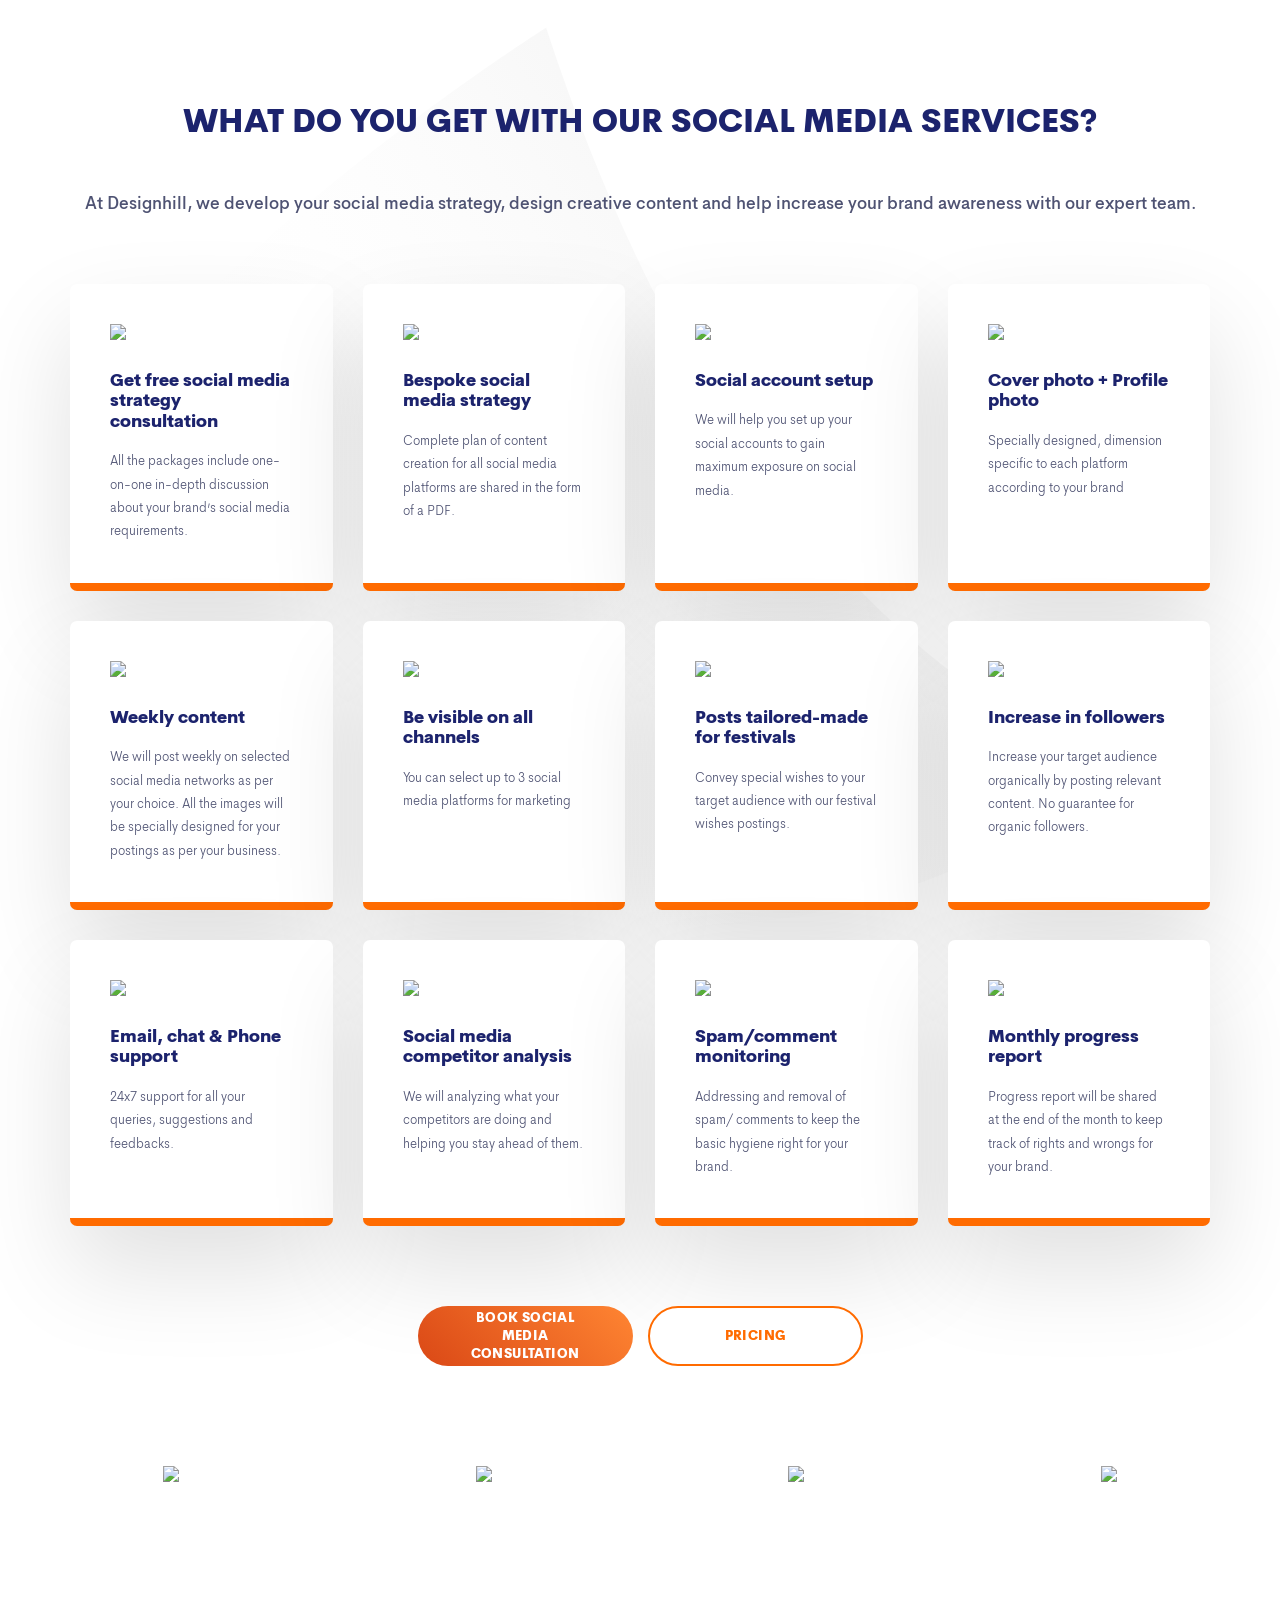
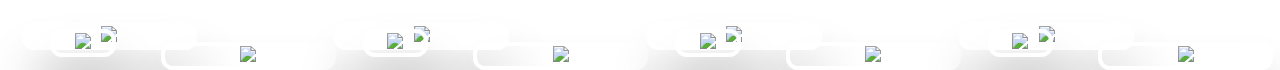
==== project-3/index.html @ 0c09d638 "roshan changes" ====
<!DOCTYPE html>
<html lang="en">
<head>
    <meta charset="UTF-8">
    <meta http-equiv="X-UA-Compatible" content="IE=edge">
    <meta name="viewport" content="width=device-width, initial-scale=1.0">
    <title>Project Third Web Layout</title>
    <link rel="shortcut icon" href="./images/favicon.ico" type="image/x-icon">
    <!-- Css Stylesheet -->
    <link rel="stylesheet" href="style.css">
</head>
<body>
    <section id="main">

        <div class="main-container">
            <div class="container">
                <div class="row title-row">
                    <h2>WHAT DO YOU GET WITH OUR SOCIAL MEDIA SERVICES?</h2>
                    <p class="start-content">At Designhill, we develop your social media strategy, design creative content and help increase your brand awareness with our expert team.</p>
                </div>
            </div>
        </div>    
        
        <!-- Pods section -->
        <div class="main-container">
            <div class="container pods-wrapper">

                <div class="pods-col col">
                    <div class="feature-list animateList animate">
                        <img src="https://cdn1.designhill.com/assets/dh/images/logo-maker/social-media/soc-service-1.svg?ver=2.12.3" height="45">
                        <h4>Get free social media strategy consultation</h4>
                        <p>All the packages include one-on-one in-depth discussion about your brand’s social media requirements.</p>
                    </div>
                </div>

                <div class="pods-col col">
                    <div class="feature-list animateList animate">
                        <img src="https://cdn1.designhill.com/assets/dh/images/logo-maker/social-media/soc-service-2.svg?ver=2.12.3" height="45">
                        <h4>Bespoke social media strategy</h4>
                        <p>Complete plan of content creation for all social media platforms are shared in the form of a PDF.</p>
                    </div>
                </div>

                <div class="pods-col col">
                    <div class="feature-list animateList animate">
                        <img src="https://cdn1.designhill.com/assets/dh/images/logo-maker/social-media/soc-service-3.svg?ver=2.12.3" height="45">
                        <h4>Social account setup</h4>
                        <p>We will help you set up your social accounts to gain maximum exposure on social media.</p>
                    </div>
                </div>

                <div class="pods-col col">
                    <div class="feature-list animateList animate">
                        <img src="https://cdn1.designhill.com/assets/dh/images/logo-maker/social-media/soc-service-4.svg?ver=2.12.3" height="45">
                        <h4>Cover photo + Profile photo</h4>
                        <p>Specially designed, dimension specific to each platform according to your brand</p>
                    </div>
                </div>

                <div class="pods-col col">
                    <div class="feature-list animateList animate">
                        <img src="https://cdn1.designhill.com/assets/dh/images/logo-maker/social-media/soc-service-5.svg?ver=2.12.3" height="45">
                        <h4>Weekly content</h4>
                        <p>We will post weekly on selected social media networks as per your choice. All the images will be specially designed for your postings as per your business.</p>
                    </div>
                </div>

                <div class="pods-col col">
                    <div class="feature-list animateList animate">
                        <img src="https://cdn1.designhill.com/assets/dh/images/logo-maker/social-media/soc-service-6.svg?ver=2.12.3" height="45">
                        <h4>Be visible on all channels</h4>
                        <p>You can select up to 3 social media platforms for marketing</p>
                    </div>
                </div>

                <div class="pods-col col">
                    <div class="feature-list animateList animate">
                        <img src="https://cdn1.designhill.com/assets/dh/images/logo-maker/social-media/soc-service-7.svg?ver=2.12.3" height="45">
                        <h4>Posts tailored-made for festivals</h4>
                        <p>Convey special wishes to your target audience with our festival wishes postings.</p>
                    </div>
                </div>

                <div class="pods-col col">
                    <div class="feature-list animateList animate">
                        <img src="https://cdn1.designhill.com/assets/dh/images/logo-maker/social-media/soc-service-8.svg?ver=2.12.3" height="45">
                        <h4>Increase in followers</h4>
                        <p>Increase your target audience organically by posting relevant content. No guarantee for organic followers.</p>
                    </div>
                </div>

                <div class="pods-col col">
                    <div class="feature-list animateList animate">
                        <img src="https://cdn1.designhill.com/assets/dh/images/logo-maker/social-media/soc-service-9.svg?ver=2.12.3" height="45">
                        <h4>Email, chat & Phone support</h4>
                        <p>24x7 support for all your queries, suggestions and feedbacks.</p>
                    </div>
                </div>

                <div class="pods-col col">
                    <div class="feature-list animateList animate">
                        <img src="https://cdn1.designhill.com/assets/dh/images/logo-maker/social-media/soc-service-10.svg?ver=2.12.3" height="45">
                        <h4>Social media competitor analysis</h4>
                        <p>We will analyzing what your competitors are doing and helping you stay ahead of them.</p>
                    </div>
                </div>

                <div class="pods-col col">
                    <div class="feature-list animateList animate">
                        <img src="https://cdn1.designhill.com/assets/dh/images/logo-maker/social-media/soc-service-11.svg?ver=2.12.3" height="45">
                        <h4>Spam/comment monitoring</h4>
                        <p>Addressing and removal of spam/ comments to keep the basic hygiene right for your brand.</p>
                    </div>
                </div>

                <div class="pods-col col">
                    <div class="feature-list animateList animate">
                        <img src="https://cdn1.designhill.com/assets/dh/images/logo-maker/social-media/soc-service-12.svg?ver=2.12.3" height="45">
                        <h4>Monthly progress report</h4>
                        <p>Progress report will be shared at the end of the month to keep track of rights and wrongs for your brand.</p>
                    </div>
                </div>

            </div>
        </div>

        <div class="main-container btn-wrapper align-center">
            <a href="#" class="btn btn-linear" >Book Social media consultation</a>
            <a href="#" class="btn btn-border" >Pricing</a>
        </div>
    </section>


    <!-- Template Section -->
    <section id="templates">
        <div class="container-fluid">
            <div class="container">

                <!-- first col -->
                <div class="main-anim-col">
                    <div class="anim-container anim-container-one">
                        <div class="bg-anim-img">
                           
                            <img src="https://cdn1.designhill.com/assets/dh/images/logo-maker/social-media/1-1.jpg?ver=2.12.3">
                           
                       </div>
                       <div class="anim-image animatedBg">
                            <div class="image-parallel1 shadow-img border-image mobFullAnim">
                                <img src="https://cdn1.designhill.com/assets/dh/images/logo-maker/social-media/1-3.jpg?ver=2.12.3">
                           </div> 
                       </div>
                
                       <div class="anim-image animatedBg">
                            <div class="image-parallel3 shadow-img border-image middleAnim" >
                                <img src="https://cdn1.designhill.com/assets/dh/images/logo-maker/social-media/1-2.jpg?ver=2.12.3">
                           </div> 
                       </div>

                       <div class="anim-image animatedBg">
                            <div class="image-parallel4 shadow-img border-image mobAnim" >
                                <img src="https://cdn1.designhill.com/assets/dh/images/logo-maker/social-media/1-4.jpg?ver=2.12.3">
                           </div> 
                       </div>

                   </div>
                </div>


                <!-- second col -->
                <div class="main-anim-col">
                    <div class="anim-container anim-container-one">
                        <div class="bg-anim-img">
                           
                            <img src="https://cdn1.designhill.com/assets/dh/images/logo-maker/social-media/2-1.jpg?ver=2.12.3">
                           
                       </div>
                       <div class="anim-image animatedBg">
                            <div class="image-parallel1 shadow-img border-image mobFullAnim">
                                <img src="	https://cdn1.designhill.com/assets/dh/images/logo-maker/social-media/2-3.jpg?ver=2.12.3">
                           </div> 
                       </div>
                
                       <div class="anim-image animatedBg">
                            <div class="image-parallel3 shadow-img border-image middleAnim" >
                                <img src="	https://cdn1.designhill.com/assets/dh/images/logo-maker/social-media/2-2.jpg?ver=2.12.3">
                           </div> 
                       </div>

                       <div class="anim-image animatedBg">
                            <div class="image-parallel4 shadow-img border-image mobAnim" >
                                <img src="https://cdn1.designhill.com/assets/dh/images/logo-maker/social-media/2-4.jpg?ver=2.12.3">
                           </div> 
                       </div>

                   </div>
                </div>


                <!-- third col -->
                <div class="main-anim-col">
                    <div class="anim-container anim-container-one">
                        <div class="bg-anim-img">
                           
                            <img src="https://cdn1.designhill.com/assets/dh/images/logo-maker/social-media/3-1.jpg?ver=2.12.3">
                           
                       </div>
                       <div class="anim-image animatedBg">
                            <div class="image-parallel1 shadow-img border-image mobFullAnim">
                                <img src="https://cdn1.designhill.com/assets/dh/images/logo-maker/social-media/3-2.jpg?ver=2.12.3">
                           </div> 
                       </div>
                
                       <div class="anim-image animatedBg">
                            <div class="image-parallel3 shadow-img border-image middleAnim" >
                                <img src="https://cdn1.designhill.com/assets/dh/images/logo-maker/social-media/3-4.jpg?ver=2.12.3">
                           </div> 
                       </div>

                       <div class="anim-image animatedBg">
                            <div class="image-parallel4 shadow-img border-image mobAnim" >
                                <img src="https://cdn1.designhill.com/assets/dh/images/logo-maker/social-media/3-3.jpg?ver=2.12.3">
                           </div> 
                       </div>

                   </div>
                </div>


                <!-- fourth col -->
                <div class="main-anim-col">
                    <div class="anim-container anim-container-one">
                        <div class="bg-anim-img">
                           
                            <img src="https://cdn1.designhill.com/assets/dh/images/logo-maker/social-media/4-1.jpg?ver=2.12.3">
                           
                       </div>
                       <div class="anim-image animatedBg">
                            <div class="image-parallel1 shadow-img border-image mobFullAnim">
                                <img src="	https://cdn1.designhill.com/assets/dh/images/logo-maker/social-media/4-2.jpg?ver=2.12.3">
                           </div> 
                       </div>
                
                       <div class="anim-image animatedBg">
                            <div class="image-parallel3 shadow-img border-image middleAnim" >
                                <img src="	https://cdn1.designhill.com/assets/dh/images/logo-maker/social-media/4-3.jpg?ver=2.12.3">
                           </div> 
                       </div>

                       <div class="anim-image animatedBg">
                            <div class="image-parallel4 shadow-img border-image mobAnim" >
                                <img src="	https://cdn1.designhill.com/assets/dh/images/logo-maker/social-media/4-2.jpg?ver=2.12.3">
                           </div> 
                       </div>

                   </div>
                </div>


            </div>
        </div>
    </section>


    
    <script
    src="https://code.jquery.com/jquery-3.6.0.slim.js"
    integrity="sha256-HwWONEZrpuoh951cQD1ov2HUK5zA5DwJ1DNUXaM6FsY="
    crossorigin="anonymous"></script>
    <script src="script.js"></script>
</body>
</html>
---- project-3/style.css ----
/* Font */
@font-face {
    font-family: CerebriSans-Bold;
    src: url(./fonts/CerebriSans-Bold.woff2);
}

@font-face {
    font-family: CerebriSans-Heavy;
    src: url(./fonts/CerebriSans-Heavy.woff2);
}

@font-face {
    font-family: CerebriSans-Light;
    src: url(./fonts/CerebriSans-Light.woff2);
}

@font-face {
    font-family: CerebriSans-Medium;
    src: url(./fonts/CerebriSans-Medium.woff2);
}

@font-face {
    font-family: CerebriSans-Regular;
    src: url(./fonts/CerebriSans-Regular.woff2);
}

@font-face {
    font-family: webfont;
    src: url(./fonts/fontawesome-webfont.woff);
}


/* Root Css */
:root{
    /* colors */
    --color-primary: #1c236d;
    --color-gray: #4f5373;
    --color-tone: #ff6b00;
    --color-dark: #000;
    --color-light: #fff;

    /* Fonts */
    --font-main: CerebriSans-Heavy;
    --font-bold: CerebriSans-Medium;
    --font-light: CerebriSans-Light;
}

/* global Css */
*,::after ,::backdrop{
    box-sizing: border-box;
    margin: 0;
    padding: 0;
}

h2{
    color: var(--color-primary);
    font-family: var(--font-main);
    font-size: 32px;
    text-align: center;
}

h4{
    color: var(--color-primary);
    font-family: var(--font-main);
    font-size: 17px;
    line-height: 1.2;
    margin: 0;
    padding: 26px 0 18px;
    font-weight: 700;
}

p{
    font-family: var(--font-bold);
    color: var(--color-gray);
}


/* fixed css */
.main-container{
    max-width: 1170px;
    width: 100%;
    margin: 0 auto;
}

.container{
    display: flex;
    justify-content: space-around;
}

.container-fluid{
    width: 100%;
    padding: 0 15px;
}

.align-center{
    text-align: center;
}

/* title section */
#main{
    background-image: url(./images/image-bg.svg);
    background-repeat: no-repeat;
    background-size: contain;
    background-position: 0% 27px;
    background-attachment: fixed;
}

.title-row{
    padding-top: 100px;
    padding-bottom: 70px;
}

.start-content{
    padding-top: 50px;
    font-size: 17px;
}

/* Pods Section */
.main-container .pods-wrapper .col{
    width: calc(25% - 30px);
    display: block;
    padding: 40px;
    border-radius: 7px;
    border-bottom: 8px solid transparent;
    background-color: #fff;
    border-bottom: 8px solid #ff6b00;
    box-shadow: 0 44px 98px 0 rgb(0 0 0 / 12%);
    margin-bottom: 30px;
    /* transform: translateY(100px); */
    transition-property: opacity,transform;
    transition-timing-function: ease;
    /* transition-delay: 0; */
}

.main-container .pods-wrapper{
    flex-wrap: wrap;
}

.main-container .pods-col p{
    font-size: 13px;
    color: var(--color-gray);
    line-height: 1.8;
    margin: 0;
    font-family: var(--font-light);
}


/* button wrapper */
.btn-wrapper{
    margin-top: 50px;
    display: flex;
    justify-content: center;
    padding-bottom: 100px;
}

.btn-linear{
    position: relative;
    height: 60px;
    line-height: 1;
    font-size: 13px;
    letter-spacing: .4px;
    font-weight: 700;
    font-family: var(--font-main);
    text-transform: uppercase;
    padding: 0 3em;
    background-image: linear-gradient(45deg,#da4816,#ff8532);
    border: none;
    color: #fff;
    border-radius: 100px;
    box-shadow: none !important;
    cursor: pointer;
    display: inline-flex;
    align-items: center;
    justify-content: center;
    width: 215px;
    line-height: 18px;
    white-space: normal;
    margin-right: 15px;
    text-decoration: none;
}

.btn-linear:hover{
    border: 2px solid var(--color-tone);
    background-image: none;
    color: var(--color-tone);
}

.btn-border{
    position: relative;
    height: 60px;
    line-height: 1;
    font-size: 13px;
    letter-spacing: .4px;
    font-weight: 700;
    font-family: var(--font-main);
    text-transform: uppercase;
    padding: 0 3em;
    background-color: var(--color-light);
    border: 2px solid var(--color-tone);
    color: var(--color-tone);
    border-radius: 100px;
    box-shadow: none !important;
    cursor: pointer;
    display: inline-flex;
    align-items: center;
    justify-content: center;
    width: 215px;
    line-height: 18px;
    white-space: normal; 
    text-decoration: none;   
}

.btn-border:hover{
    border: 2px solid var(--color-tone);
    background-image: linear-gradient(45deg,#da4816,#ff8532);
    color: var(--color-light);
}


/* animation boxex */
#templates{
    padding-bottom: 100px;
}

.main-anim-col{
    width: 25%;
}

.container-fluid .anim-container{
    width: 70%;
}

.main-anim-col .anim-container{
    position: relative;
    text-align: center;
    margin: 0 auto;
}

.main-anim-col .anim-container img{
    max-width: 100%;
}

.main-anim-col .border-image{
    border: 4px solid var(--color-light);
    border-radius: 12px;
}

.main-anim-col .shadow-img{
    box-shadow: 7px 40px 50px 0 rgb(0 0 0 / 20%);
}

.main-anim-col .image-parallel1 {
    width: 80%;
    position: absolute;
    top: 156px;
    left: -40px;
}

.main-anim-col .image-parallel3 {
    width: 80%;
    position: absolute;
    top: 176px;
    right: -55px;
}

.main-anim-col .image-parallel4{
    width: 30%;
    position: absolute;
    top: 163px;
    right: 165px;
}







/* media Query */
@media screen and (min-width: 480px) and (max-width: 767px){

    .main-container .pods-wrapper .col {
        width: calc(33% - 30px);
    }

    .main-container {
        padding: 0 30px;
    }

}
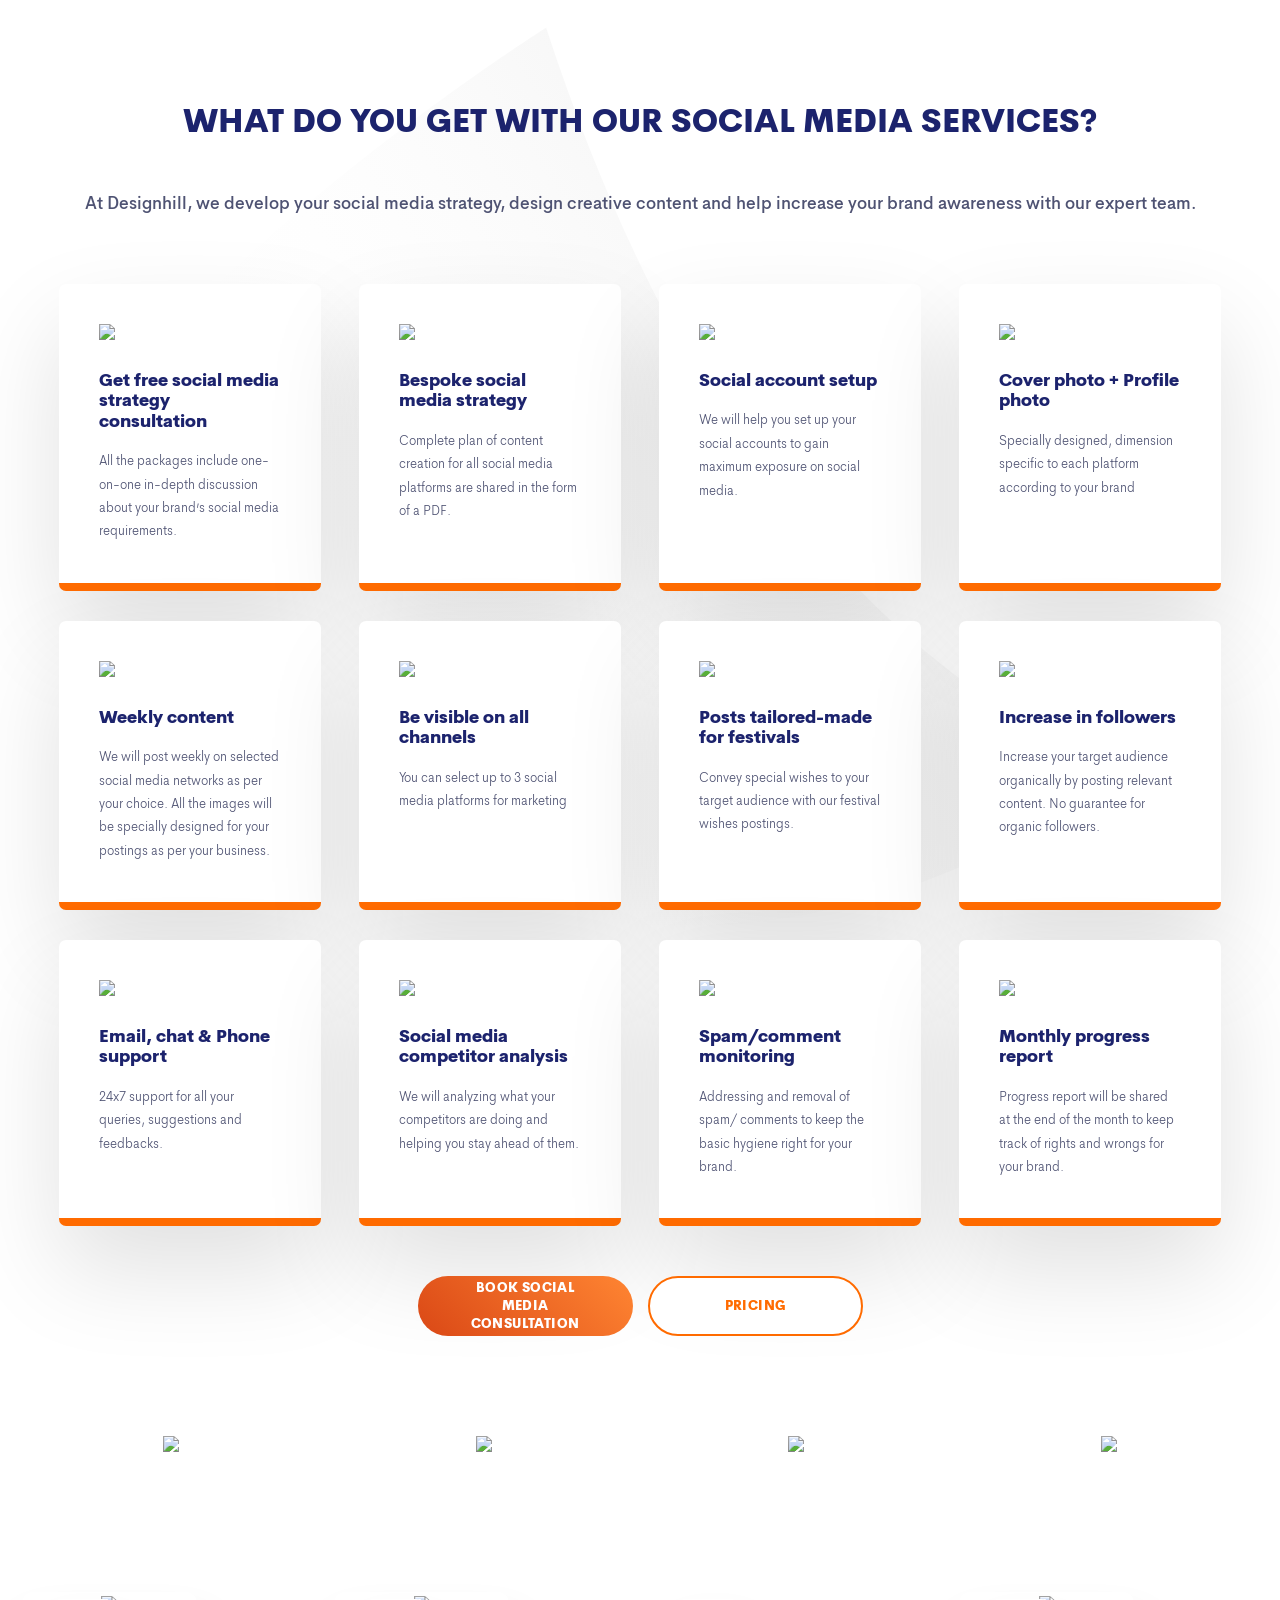
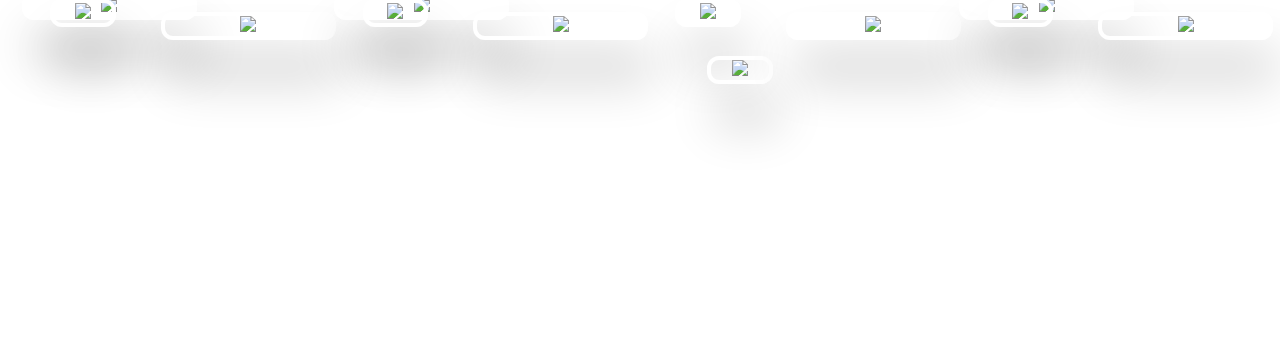
==== commit 6eeff3ab: "styling changes" ====
--- a/project-3/index.html
+++ b/project-3/index.html
@@ -25,7 +25,7 @@
         <div class="main-container">
             <div class="container pods-wrapper">
 
-                <div class="pods-col col">
+                <div class="pods-col col ele1">
                     <div class="feature-list animateList animate">
                         <img src="https://cdn1.designhill.com/assets/dh/images/logo-maker/social-media/soc-service-1.svg?ver=2.12.3" height="45">
                         <h4>Get free social media strategy consultation</h4>
@@ -33,7 +33,7 @@
                     </div>
                 </div>
 
-                <div class="pods-col col">
+                <div class="pods-col col ele2">
                     <div class="feature-list animateList animate">
                         <img src="https://cdn1.designhill.com/assets/dh/images/logo-maker/social-media/soc-service-2.svg?ver=2.12.3" height="45">
                         <h4>Bespoke social media strategy</h4>
@@ -41,7 +41,7 @@
                     </div>
                 </div>
 
-                <div class="pods-col col">
+                <div class="pods-col col ele3">
                     <div class="feature-list animateList animate">
                         <img src="https://cdn1.designhill.com/assets/dh/images/logo-maker/social-media/soc-service-3.svg?ver=2.12.3" height="45">
                         <h4>Social account setup</h4>
@@ -49,7 +49,7 @@
                     </div>
                 </div>
 
-                <div class="pods-col col">
+                <div class="pods-col col ele4">
                     <div class="feature-list animateList animate">
                         <img src="https://cdn1.designhill.com/assets/dh/images/logo-maker/social-media/soc-service-4.svg?ver=2.12.3" height="45">
                         <h4>Cover photo + Profile photo</h4>
@@ -57,7 +57,7 @@
                     </div>
                 </div>
 
-                <div class="pods-col col">
+                <div class="pods-col col ele5">
                     <div class="feature-list animateList animate">
                         <img src="https://cdn1.designhill.com/assets/dh/images/logo-maker/social-media/soc-service-5.svg?ver=2.12.3" height="45">
                         <h4>Weekly content</h4>
@@ -65,7 +65,7 @@
                     </div>
                 </div>
 
-                <div class="pods-col col">
+                <div class="pods-col col ele6">
                     <div class="feature-list animateList animate">
                         <img src="https://cdn1.designhill.com/assets/dh/images/logo-maker/social-media/soc-service-6.svg?ver=2.12.3" height="45">
                         <h4>Be visible on all channels</h4>
@@ -73,7 +73,7 @@
                     </div>
                 </div>
 
-                <div class="pods-col col">
+                <div class="pods-col col ele7">
                     <div class="feature-list animateList animate">
                         <img src="https://cdn1.designhill.com/assets/dh/images/logo-maker/social-media/soc-service-7.svg?ver=2.12.3" height="45">
                         <h4>Posts tailored-made for festivals</h4>
@@ -81,7 +81,7 @@
                     </div>
                 </div>
 
-                <div class="pods-col col">
+                <div class="pods-col col ele8">
                     <div class="feature-list animateList animate">
                         <img src="https://cdn1.designhill.com/assets/dh/images/logo-maker/social-media/soc-service-8.svg?ver=2.12.3" height="45">
                         <h4>Increase in followers</h4>
@@ -89,7 +89,7 @@
                     </div>
                 </div>
 
-                <div class="pods-col col">
+                <div class="pods-col col ele9">
                     <div class="feature-list animateList animate">
                         <img src="https://cdn1.designhill.com/assets/dh/images/logo-maker/social-media/soc-service-9.svg?ver=2.12.3" height="45">
                         <h4>Email, chat & Phone support</h4>
@@ -97,7 +97,7 @@
                     </div>
                 </div>
 
-                <div class="pods-col col">
+                <div class="pods-col col ele10">
                     <div class="feature-list animateList animate">
                         <img src="https://cdn1.designhill.com/assets/dh/images/logo-maker/social-media/soc-service-10.svg?ver=2.12.3" height="45">
                         <h4>Social media competitor analysis</h4>
@@ -105,7 +105,7 @@
                     </div>
                 </div>
 
-                <div class="pods-col col">
+                <div class="pods-col col ele11">
                     <div class="feature-list animateList animate">
                         <img src="https://cdn1.designhill.com/assets/dh/images/logo-maker/social-media/soc-service-11.svg?ver=2.12.3" height="45">
                         <h4>Spam/comment monitoring</h4>
@@ -113,7 +113,7 @@
                     </div>
                 </div>
 
-                <div class="pods-col col">
+                <div class="pods-col col ele12">
                     <div class="feature-list animateList animate">
                         <img src="https://cdn1.designhill.com/assets/dh/images/logo-maker/social-media/soc-service-12.svg?ver=2.12.3" height="45">
                         <h4>Monthly progress report</h4>
@@ -136,7 +136,7 @@
         <div class="container-fluid">
             <div class="container">
 
-                <!-- first col -->
+                <!-- first col ele -->
                 <div class="main-anim-col">
                     <div class="anim-container anim-container-one">
                         <div class="bg-anim-img">
@@ -145,7 +145,7 @@
                            
                        </div>
                        <div class="anim-image animatedBg">
-                            <div class="image-parallel1 shadow-img border-image mobFullAnim">
+                            <div class="image-parallel1 shadow-img border-image mobFullAnim" >
                                 <img src="https://cdn1.designhill.com/assets/dh/images/logo-maker/social-media/1-3.jpg?ver=2.12.3">
                            </div> 
                        </div>
@@ -166,7 +166,7 @@
                 </div>
 
 
-                <!-- second col -->
+                <!-- second col ele -->
                 <div class="main-anim-col">
                     <div class="anim-container anim-container-one">
                         <div class="bg-anim-img">
@@ -175,7 +175,7 @@
                            
                        </div>
                        <div class="anim-image animatedBg">
-                            <div class="image-parallel1 shadow-img border-image mobFullAnim">
+                            <div class="image-parallel1 shadow-img border-image mobFullAnim" >
                                 <img src="	https://cdn1.designhill.com/assets/dh/images/logo-maker/social-media/2-3.jpg?ver=2.12.3">
                            </div> 
                        </div>
@@ -196,37 +196,39 @@
                 </div>
 
 
-                <!-- third col -->
-                <div class="main-anim-col">
-                    <div class="anim-container anim-container-one">
-                        <div class="bg-anim-img">
-                           
+                <!-- third col ele -->
+                <div class="main-anim-col">
+                    <div class="anim-container anim-container-one">
+                        <div class="bg-anim-img">
                             <img src="https://cdn1.designhill.com/assets/dh/images/logo-maker/social-media/3-1.jpg?ver=2.12.3">
                            
                        </div>
-                       <div class="anim-image animatedBg">
-                            <div class="image-parallel1 shadow-img border-image mobFullAnim">
-                                <img src="https://cdn1.designhill.com/assets/dh/images/logo-maker/social-media/3-2.jpg?ver=2.12.3">
-                           </div> 
-                       </div>
-                
-                       <div class="anim-image animatedBg">
-                            <div class="image-parallel3 shadow-img border-image middleAnim" >
+
+                       <div class="anim-image animatedBg">
+                        <div class="image-parallel4 shadow-img border-image mobFullAnim" >
+                            <img src="https://cdn1.designhill.com/assets/dh/images/logo-maker/social-media/3-3.jpg?ver=2.12.3">
+                       </div> 
+                   </div>
+                
+                       <div class="anim-image animatedBg">
+                            <div id="duck" class="image-parallel1 shadow-img border-image mobFullAnim"  >
                                 <img src="https://cdn1.designhill.com/assets/dh/images/logo-maker/social-media/3-4.jpg?ver=2.12.3">
                            </div> 
                        </div>
 
-                       <div class="anim-image animatedBg">
-                            <div class="image-parallel4 shadow-img border-image mobAnim" >
-                                <img src="https://cdn1.designhill.com/assets/dh/images/logo-maker/social-media/3-3.jpg?ver=2.12.3">
-                           </div> 
-                       </div>
-
-                   </div>
-                </div>
-
-
-                <!-- fourth col -->
+
+
+                       <div class="anim-image animatedBg">
+                        <div class="image-parallel3 shadow-img border-image  middleAnim" >
+                            <img src="https://cdn1.designhill.com/assets/dh/images/logo-maker/social-media/3-2.jpg?ver=2.12.3">
+                       </div> 
+                   </div>
+
+                   </div>
+                </div>
+
+
+                <!-- fourth col ele -->
                 <div class="main-anim-col">
                     <div class="anim-container anim-container-one">
                         <div class="bg-anim-img">
@@ -235,7 +237,7 @@
                            
                        </div>
                        <div class="anim-image animatedBg">
-                            <div class="image-parallel1 shadow-img border-image mobFullAnim">
+                            <div class="image-parallel1 shadow-img border-image mobFullAnim" >
                                 <img src="	https://cdn1.designhill.com/assets/dh/images/logo-maker/social-media/4-2.jpg?ver=2.12.3">
                            </div> 
                        </div>
@@ -260,12 +262,12 @@
         </div>
     </section>
 
-
-    
-    <script
-    src="https://code.jquery.com/jquery-3.6.0.slim.js"
-    integrity="sha256-HwWONEZrpuoh951cQD1ov2HUK5zA5DwJ1DNUXaM6FsY="
-    crossorigin="anonymous"></script>
+    <section id="dummy">
+
+    </section>
+
+
+    <script src="https://code.jquery.com/jquery-3.6.0.min.js" integrity="sha256-/xUj+3OJU5yExlq6GSYGSHk7tPXikynS7ogEvDej/m4=" crossorigin="anonymous"></script>
     <script src="script.js"></script>
 </body>
 </html>
--- a/project-3/style.css
+++ b/project-3/style.css
@@ -85,6 +85,7 @@
 .container{
     display: flex;
     justify-content: space-around;
+    flex-wrap: wrap;
 }
 
 .container-fluid{
@@ -96,6 +97,9 @@
     text-align: center;
 }
 
+.main-container .pods-wrapper{
+gap:30px;
+}
 /* title section */
 #main{
     background-image: url(./images/image-bg.svg);
@@ -120,12 +124,12 @@
     width: calc(25% - 30px);
     display: block;
     padding: 40px;
+    min-width: 250px;
     border-radius: 7px;
     border-bottom: 8px solid transparent;
     background-color: #fff;
     border-bottom: 8px solid #ff6b00;
     box-shadow: 0 44px 98px 0 rgb(0 0 0 / 12%);
-    margin-bottom: 30px;
     /* transform: translateY(100px); */
     transition-property: opacity,transform;
     transition-timing-function: ease;
@@ -224,6 +228,7 @@
 
 .main-anim-col{
     width: 25%;
+    min-width: 300px;
 }
 
 .container-fluid .anim-container{
@@ -270,21 +275,45 @@
     right: 165px;
 }
 
-
-
-
+#duck{
+    width: 30%;
+    top:220px;
+    left:20px;
+}
+
+#dummy{
+    min-height: 400px;
+}
 
 
 
 /* media Query */
-@media screen and (min-width: 480px) and (max-width: 767px){
-
-    .main-container .pods-wrapper .col {
-        width: calc(33% - 30px);
+@media screen and (max-width: 767px){
+
+    .main-container .pods-wrapper .col{
+        width: 50%;
     }
 
     .main-container {
         padding: 0 30px;
     }
-
+     .btn-wrapper{
+        margin-top: 25px;
+        padding-bottom: 50px;
+    }
+
+    .container{
+        gap:30px;
+    
+    }
+
+    .main-container .container{
+        justify-content: space-evenly;
+    }
+}
+
+@media screen and (max-width:479px) {
+    .main-container .pods-wrapper .col {
+        width: 100%;
+    }
 }
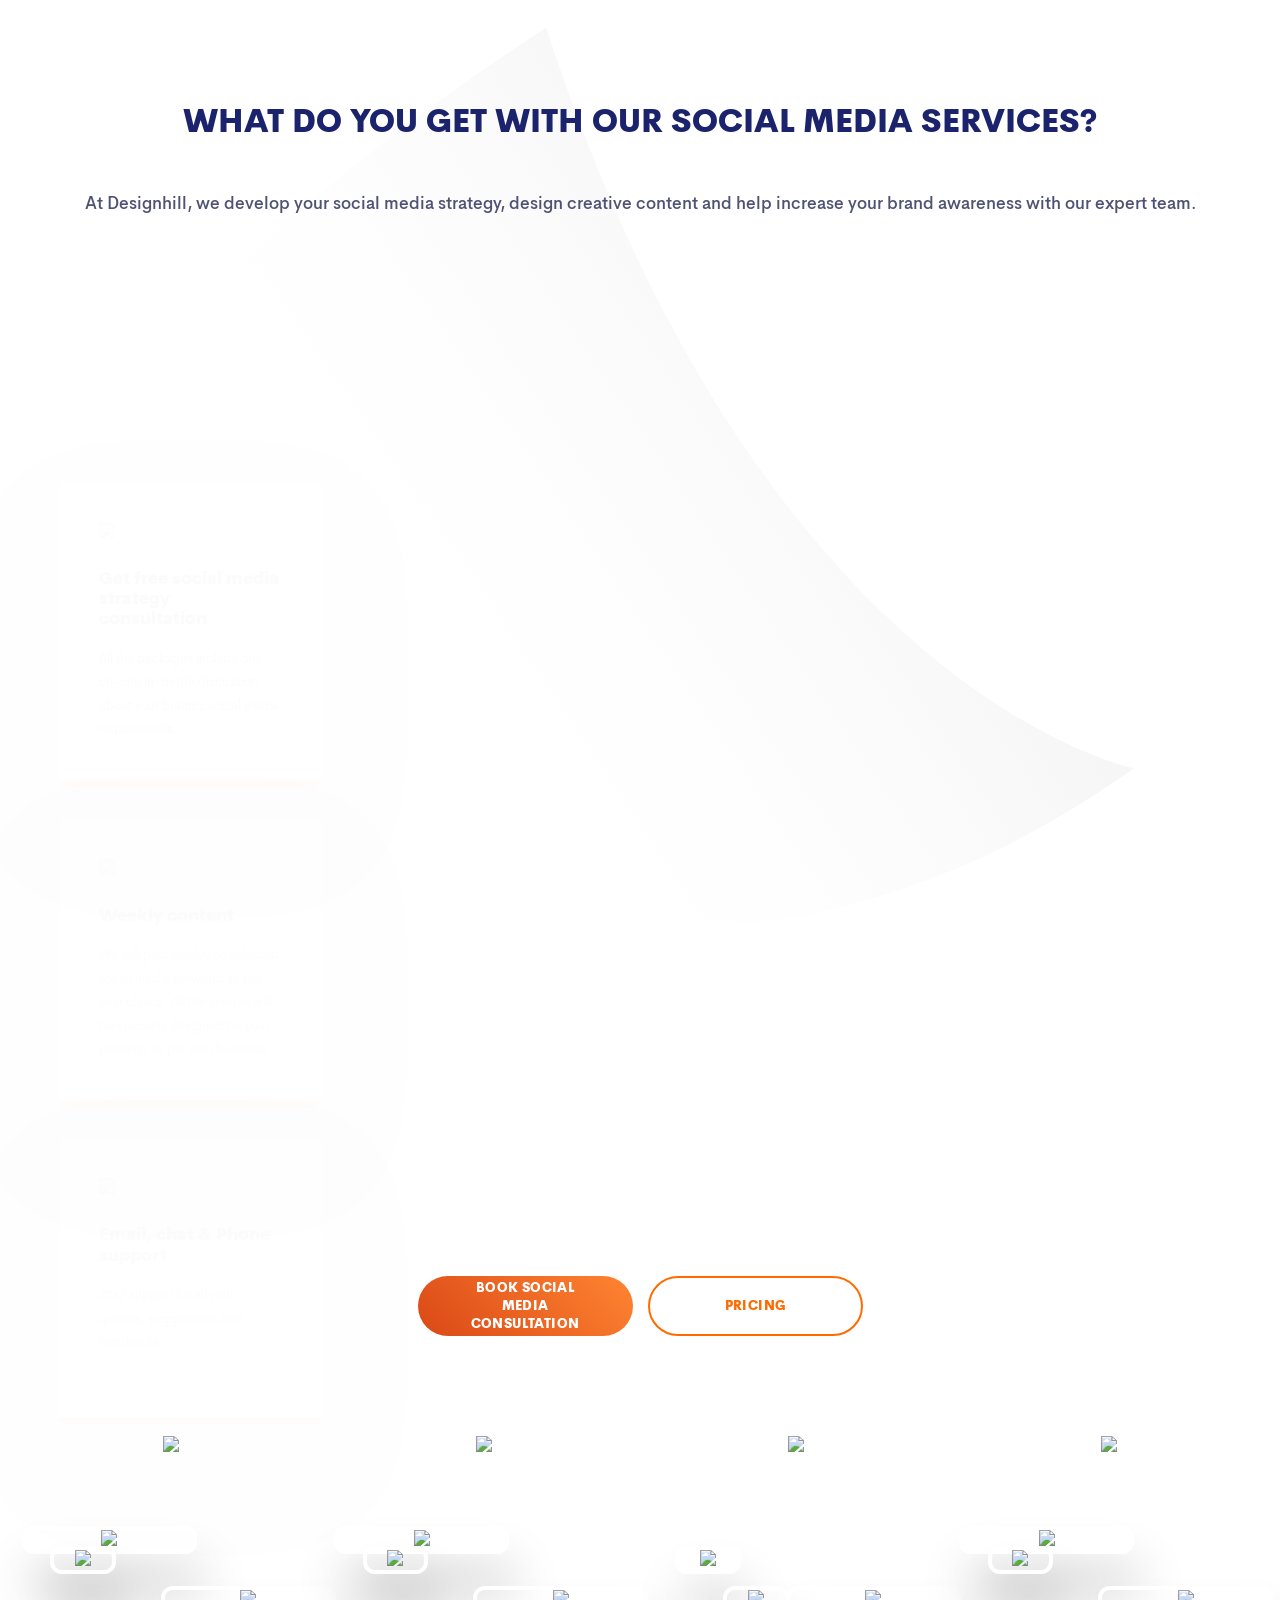
==== commit d6e769ab: "styling changes" ====
--- a/project-3/index.html
+++ b/project-3/index.html
@@ -1,275 +1,365 @@
 <!DOCTYPE html>
 <html lang="en">
-<head>
-    <meta charset="UTF-8">
-    <meta http-equiv="X-UA-Compatible" content="IE=edge">
-    <meta name="viewport" content="width=device-width, initial-scale=1.0">
+  <head>
+    <meta charset="UTF-8" />
+    <meta http-equiv="X-UA-Compatible" content="IE=edge" />
+    <meta name="viewport" content="width=device-width, initial-scale=1.0" />
     <title>Project Third Web Layout</title>
-    <link rel="shortcut icon" href="./images/favicon.ico" type="image/x-icon">
+    <link rel="shortcut icon" href="./images/favicon.ico" type="image/x-icon" />
     <!-- Css Stylesheet -->
-    <link rel="stylesheet" href="style.css">
-</head>
-<body>
+    <link rel="stylesheet" href="style.css" />
+  </head>
+  <body>
     <section id="main">
-
-        <div class="main-container">
-            <div class="container">
-                <div class="row title-row">
-                    <h2>WHAT DO YOU GET WITH OUR SOCIAL MEDIA SERVICES?</h2>
-                    <p class="start-content">At Designhill, we develop your social media strategy, design creative content and help increase your brand awareness with our expert team.</p>
-                </div>
-            </div>
-        </div>    
-        
-        <!-- Pods section -->
-        <div class="main-container">
-            <div class="container pods-wrapper">
-
-                <div class="pods-col col ele1">
-                    <div class="feature-list animateList animate">
-                        <img src="https://cdn1.designhill.com/assets/dh/images/logo-maker/social-media/soc-service-1.svg?ver=2.12.3" height="45">
-                        <h4>Get free social media strategy consultation</h4>
-                        <p>All the packages include one-on-one in-depth discussion about your brand’s social media requirements.</p>
-                    </div>
-                </div>
-
-                <div class="pods-col col ele2">
-                    <div class="feature-list animateList animate">
-                        <img src="https://cdn1.designhill.com/assets/dh/images/logo-maker/social-media/soc-service-2.svg?ver=2.12.3" height="45">
-                        <h4>Bespoke social media strategy</h4>
-                        <p>Complete plan of content creation for all social media platforms are shared in the form of a PDF.</p>
-                    </div>
-                </div>
-
-                <div class="pods-col col ele3">
-                    <div class="feature-list animateList animate">
-                        <img src="https://cdn1.designhill.com/assets/dh/images/logo-maker/social-media/soc-service-3.svg?ver=2.12.3" height="45">
-                        <h4>Social account setup</h4>
-                        <p>We will help you set up your social accounts to gain maximum exposure on social media.</p>
-                    </div>
-                </div>
-
-                <div class="pods-col col ele4">
-                    <div class="feature-list animateList animate">
-                        <img src="https://cdn1.designhill.com/assets/dh/images/logo-maker/social-media/soc-service-4.svg?ver=2.12.3" height="45">
-                        <h4>Cover photo + Profile photo</h4>
-                        <p>Specially designed, dimension specific to each platform according to your brand</p>
-                    </div>
-                </div>
-
-                <div class="pods-col col ele5">
-                    <div class="feature-list animateList animate">
-                        <img src="https://cdn1.designhill.com/assets/dh/images/logo-maker/social-media/soc-service-5.svg?ver=2.12.3" height="45">
-                        <h4>Weekly content</h4>
-                        <p>We will post weekly on selected social media networks as per your choice. All the images will be specially designed for your postings as per your business.</p>
-                    </div>
-                </div>
-
-                <div class="pods-col col ele6">
-                    <div class="feature-list animateList animate">
-                        <img src="https://cdn1.designhill.com/assets/dh/images/logo-maker/social-media/soc-service-6.svg?ver=2.12.3" height="45">
-                        <h4>Be visible on all channels</h4>
-                        <p>You can select up to 3 social media platforms for marketing</p>
-                    </div>
-                </div>
-
-                <div class="pods-col col ele7">
-                    <div class="feature-list animateList animate">
-                        <img src="https://cdn1.designhill.com/assets/dh/images/logo-maker/social-media/soc-service-7.svg?ver=2.12.3" height="45">
-                        <h4>Posts tailored-made for festivals</h4>
-                        <p>Convey special wishes to your target audience with our festival wishes postings.</p>
-                    </div>
-                </div>
-
-                <div class="pods-col col ele8">
-                    <div class="feature-list animateList animate">
-                        <img src="https://cdn1.designhill.com/assets/dh/images/logo-maker/social-media/soc-service-8.svg?ver=2.12.3" height="45">
-                        <h4>Increase in followers</h4>
-                        <p>Increase your target audience organically by posting relevant content. No guarantee for organic followers.</p>
-                    </div>
-                </div>
-
-                <div class="pods-col col ele9">
-                    <div class="feature-list animateList animate">
-                        <img src="https://cdn1.designhill.com/assets/dh/images/logo-maker/social-media/soc-service-9.svg?ver=2.12.3" height="45">
-                        <h4>Email, chat & Phone support</h4>
-                        <p>24x7 support for all your queries, suggestions and feedbacks.</p>
-                    </div>
-                </div>
-
-                <div class="pods-col col ele10">
-                    <div class="feature-list animateList animate">
-                        <img src="https://cdn1.designhill.com/assets/dh/images/logo-maker/social-media/soc-service-10.svg?ver=2.12.3" height="45">
-                        <h4>Social media competitor analysis</h4>
-                        <p>We will analyzing what your competitors are doing and helping you stay ahead of them.</p>
-                    </div>
-                </div>
-
-                <div class="pods-col col ele11">
-                    <div class="feature-list animateList animate">
-                        <img src="https://cdn1.designhill.com/assets/dh/images/logo-maker/social-media/soc-service-11.svg?ver=2.12.3" height="45">
-                        <h4>Spam/comment monitoring</h4>
-                        <p>Addressing and removal of spam/ comments to keep the basic hygiene right for your brand.</p>
-                    </div>
-                </div>
-
-                <div class="pods-col col ele12">
-                    <div class="feature-list animateList animate">
-                        <img src="https://cdn1.designhill.com/assets/dh/images/logo-maker/social-media/soc-service-12.svg?ver=2.12.3" height="45">
-                        <h4>Monthly progress report</h4>
-                        <p>Progress report will be shared at the end of the month to keep track of rights and wrongs for your brand.</p>
-                    </div>
-                </div>
-
-            </div>
+      <div class="main-container">
+        <div class="container">
+          <div class="row title-row">
+            <h2>WHAT DO YOU GET WITH OUR SOCIAL MEDIA SERVICES?</h2>
+            <p class="start-content">
+              At Designhill, we develop your social media strategy, design
+              creative content and help increase your brand awareness with our
+              expert team.
+            </p>
+          </div>
         </div>
-
-        <div class="main-container btn-wrapper align-center">
-            <a href="#" class="btn btn-linear" >Book Social media consultation</a>
-            <a href="#" class="btn btn-border" >Pricing</a>
+      </div>
+
+      <!-- Pods section -->
+      <div class="main-container">
+        <div class="container pods-wrapper">
+          <div data-delay="300" class="pods-col col row1">
+            <div class="feature-list animateList animate">
+              <img
+                src="https://cdn1.designhill.com/assets/dh/images/logo-maker/social-media/soc-service-1.svg?ver=2.12.3"
+                height="45"
+              />
+              <h4>Get free social media strategy consultation</h4>
+              <p>
+                All the packages include one-on-one in-depth discussion about
+                your brand’s social media requirements.
+              </p>
+            </div>
+          </div>
+
+          <div data-delay="400" class="pods-col col row1">
+            <div class="feature-list animateList animate">
+              <img
+                src="https://cdn1.designhill.com/assets/dh/images/logo-maker/social-media/soc-service-2.svg?ver=2.12.3"
+                height="45"
+              />
+              <h4>Bespoke social media strategy</h4>
+              <p>
+                Complete plan of content creation for all social media platforms
+                are shared in the form of a PDF.
+              </p>
+            </div>
+          </div>
+
+          <div data-delay="500" class="pods-col col row1">
+            <div class="feature-list animateList animate">
+              <img
+                src="https://cdn1.designhill.com/assets/dh/images/logo-maker/social-media/soc-service-3.svg?ver=2.12.3"
+                height="45"
+              />
+              <h4>Social account setup</h4>
+              <p>
+                We will help you set up your social accounts to gain maximum
+                exposure on social media.
+              </p>
+            </div>
+          </div>
+
+          <div data-delay="600" class="pods-col col row1">
+            <div class="feature-list animateList animate">
+              <img
+                src="https://cdn1.designhill.com/assets/dh/images/logo-maker/social-media/soc-service-4.svg?ver=2.12.3"
+                height="45"
+              />
+              <h4>Cover photo + Profile photo</h4>
+              <p>
+                Specially designed, dimension specific to each platform
+                according to your brand
+              </p>
+            </div>
+          </div>
+
+          <div data-delay="300" class="pods-col col row2">
+            <div class="feature-list animateList animate">
+              <img
+                src="https://cdn1.designhill.com/assets/dh/images/logo-maker/social-media/soc-service-5.svg?ver=2.12.3"
+                height="45"
+              />
+              <h4>Weekly content</h4>
+              <p>
+                We will post weekly on selected social media networks as per
+                your choice. All the images will be specially designed for your
+                postings as per your business.
+              </p>
+            </div>
+          </div>
+
+          <div data-delay="400" class="pods-col col row2">
+            <div class="feature-list animateList animate">
+              <img
+                src="https://cdn1.designhill.com/assets/dh/images/logo-maker/social-media/soc-service-6.svg?ver=2.12.3"
+                height="45"
+              />
+              <h4>Be visible on all channels</h4>
+              <p>You can select up to 3 social media platforms for marketing</p>
+            </div>
+          </div>
+
+          <div data-delay="500" class="pods-col col row2">
+            <div class="feature-list animateList animate">
+              <img
+                src="https://cdn1.designhill.com/assets/dh/images/logo-maker/social-media/soc-service-7.svg?ver=2.12.3"
+                height="45"
+              />
+              <h4>Posts tailored-made for festivals</h4>
+              <p>
+                Convey special wishes to your target audience with our festival
+                wishes postings.
+              </p>
+            </div>
+          </div>
+
+          <div data-delay="600" class="pods-col col row2">
+            <div class="feature-list animateList animate">
+              <img
+                src="https://cdn1.designhill.com/assets/dh/images/logo-maker/social-media/soc-service-8.svg?ver=2.12.3"
+                height="45"
+              />
+              <h4>Increase in followers</h4>
+              <p>
+                Increase your target audience organically by posting relevant
+                content. No guarantee for organic followers.
+              </p>
+            </div>
+          </div>
+
+          <div data-delay="300" class="pods-col col row3">
+            <div class="feature-list animateList animate">
+              <img
+                src="https://cdn1.designhill.com/assets/dh/images/logo-maker/social-media/soc-service-9.svg?ver=2.12.3"
+                height="45"
+              />
+              <h4>Email, chat & Phone support</h4>
+              <p>
+                24x7 support for all your queries, suggestions and feedbacks.
+              </p>
+            </div>
+          </div>
+
+          <div data-delay="400" class="pods-col col row3">
+            <div class="feature-list animateList animate">
+              <img
+                src="https://cdn1.designhill.com/assets/dh/images/logo-maker/social-media/soc-service-10.svg?ver=2.12.3"
+                height="45"
+              />
+              <h4>Social media competitor analysis</h4>
+              <p>
+                We will analyzing what your competitors are doing and helping
+                you stay ahead of them.
+              </p>
+            </div>
+          </div>
+
+          <div data-delay="500" class="pods-col col row3">
+            <div class="feature-list animateList animate">
+              <img
+                src="https://cdn1.designhill.com/assets/dh/images/logo-maker/social-media/soc-service-11.svg?ver=2.12.3"
+                height="45"
+              />
+              <h4>Spam/comment monitoring</h4>
+              <p>
+                Addressing and removal of spam/ comments to keep the basic
+                hygiene right for your brand.
+              </p>
+            </div>
+          </div>
+
+          <div data-delay="600" class="pods-col col row3">
+            <div class="feature-list animateList animate">
+              <img
+                src="https://cdn1.designhill.com/assets/dh/images/logo-maker/social-media/soc-service-12.svg?ver=2.12.3"
+                height="45"
+              />
+              <h4>Monthly progress report</h4>
+              <p>
+                Progress report will be shared at the end of the month to keep
+                track of rights and wrongs for your brand.
+              </p>
+            </div>
+          </div>
         </div>
+      </div>
+
+      <div class="main-container btn-wrapper align-center">
+        <a href="#" class="btn btn-linear">Book Social media consultation</a>
+        <a href="#" class="btn btn-border">Pricing</a>
+      </div>
     </section>
-
 
     <!-- Template Section -->
     <section id="templates">
-        <div class="container-fluid">
-            <div class="container">
-
-                <!-- first col ele -->
-                <div class="main-anim-col">
-                    <div class="anim-container anim-container-one">
-                        <div class="bg-anim-img">
-                           
-                            <img src="https://cdn1.designhill.com/assets/dh/images/logo-maker/social-media/1-1.jpg?ver=2.12.3">
-                           
-                       </div>
-                       <div class="anim-image animatedBg">
-                            <div class="image-parallel1 shadow-img border-image mobFullAnim" >
-                                <img src="https://cdn1.designhill.com/assets/dh/images/logo-maker/social-media/1-3.jpg?ver=2.12.3">
-                           </div> 
-                       </div>
-                
-                       <div class="anim-image animatedBg">
-                            <div class="image-parallel3 shadow-img border-image middleAnim" >
-                                <img src="https://cdn1.designhill.com/assets/dh/images/logo-maker/social-media/1-2.jpg?ver=2.12.3">
-                           </div> 
-                       </div>
-
-                       <div class="anim-image animatedBg">
-                            <div class="image-parallel4 shadow-img border-image mobAnim" >
-                                <img src="https://cdn1.designhill.com/assets/dh/images/logo-maker/social-media/1-4.jpg?ver=2.12.3">
-                           </div> 
-                       </div>
-
-                   </div>
-                </div>
-
-
-                <!-- second col ele -->
-                <div class="main-anim-col">
-                    <div class="anim-container anim-container-one">
-                        <div class="bg-anim-img">
-                           
-                            <img src="https://cdn1.designhill.com/assets/dh/images/logo-maker/social-media/2-1.jpg?ver=2.12.3">
-                           
-                       </div>
-                       <div class="anim-image animatedBg">
-                            <div class="image-parallel1 shadow-img border-image mobFullAnim" >
-                                <img src="	https://cdn1.designhill.com/assets/dh/images/logo-maker/social-media/2-3.jpg?ver=2.12.3">
-                           </div> 
-                       </div>
-                
-                       <div class="anim-image animatedBg">
-                            <div class="image-parallel3 shadow-img border-image middleAnim" >
-                                <img src="	https://cdn1.designhill.com/assets/dh/images/logo-maker/social-media/2-2.jpg?ver=2.12.3">
-                           </div> 
-                       </div>
-
-                       <div class="anim-image animatedBg">
-                            <div class="image-parallel4 shadow-img border-image mobAnim" >
-                                <img src="https://cdn1.designhill.com/assets/dh/images/logo-maker/social-media/2-4.jpg?ver=2.12.3">
-                           </div> 
-                       </div>
-
-                   </div>
-                </div>
-
-
-                <!-- third col ele -->
-                <div class="main-anim-col">
-                    <div class="anim-container anim-container-one">
-                        <div class="bg-anim-img">
-                            <img src="https://cdn1.designhill.com/assets/dh/images/logo-maker/social-media/3-1.jpg?ver=2.12.3">
-                           
-                       </div>
-
-                       <div class="anim-image animatedBg">
-                        <div class="image-parallel4 shadow-img border-image mobFullAnim" >
-                            <img src="https://cdn1.designhill.com/assets/dh/images/logo-maker/social-media/3-3.jpg?ver=2.12.3">
-                       </div> 
-                   </div>
-                
-                       <div class="anim-image animatedBg">
-                            <div id="duck" class="image-parallel1 shadow-img border-image mobFullAnim"  >
-                                <img src="https://cdn1.designhill.com/assets/dh/images/logo-maker/social-media/3-4.jpg?ver=2.12.3">
-                           </div> 
-                       </div>
-
-
-
-                       <div class="anim-image animatedBg">
-                        <div class="image-parallel3 shadow-img border-image  middleAnim" >
-                            <img src="https://cdn1.designhill.com/assets/dh/images/logo-maker/social-media/3-2.jpg?ver=2.12.3">
-                       </div> 
-                   </div>
-
-                   </div>
-                </div>
-
-
-                <!-- fourth col ele -->
-                <div class="main-anim-col">
-                    <div class="anim-container anim-container-one">
-                        <div class="bg-anim-img">
-                           
-                            <img src="https://cdn1.designhill.com/assets/dh/images/logo-maker/social-media/4-1.jpg?ver=2.12.3">
-                           
-                       </div>
-                       <div class="anim-image animatedBg">
-                            <div class="image-parallel1 shadow-img border-image mobFullAnim" >
-                                <img src="	https://cdn1.designhill.com/assets/dh/images/logo-maker/social-media/4-2.jpg?ver=2.12.3">
-                           </div> 
-                       </div>
-                
-                       <div class="anim-image animatedBg">
-                            <div class="image-parallel3 shadow-img border-image middleAnim" >
-                                <img src="	https://cdn1.designhill.com/assets/dh/images/logo-maker/social-media/4-3.jpg?ver=2.12.3">
-                           </div> 
-                       </div>
-
-                       <div class="anim-image animatedBg">
-                            <div class="image-parallel4 shadow-img border-image mobAnim" >
-                                <img src="	https://cdn1.designhill.com/assets/dh/images/logo-maker/social-media/4-2.jpg?ver=2.12.3">
-                           </div> 
-                       </div>
-
-                   </div>
-                </div>
-
-
-            </div>
+      <div class="container-fluid">
+        <div class="container">
+          <!-- first col ele -->
+          <div class="main-anim-col">
+            <div class="anim-container anim-container-one">
+              <div class="bg-anim-img">
+                <img
+                  src="https://cdn1.designhill.com/assets/dh/images/logo-maker/social-media/1-1.jpg?ver=2.12.3"
+                />
+              </div>
+              <div class="anim-image animatedBg">
+                <div
+                  class="image-parallel1 shadow-img border-image mobFullAnim"
+                >
+                  <img
+                    src="https://cdn1.designhill.com/assets/dh/images/logo-maker/social-media/1-3.jpg?ver=2.12.3"
+                  />
+                </div>
+              </div>
+
+              <div class="anim-image animatedBg">
+                <div class="image-parallel3 shadow-img border-image middleAnim">
+                  <img
+                    src="https://cdn1.designhill.com/assets/dh/images/logo-maker/social-media/1-2.jpg?ver=2.12.3"
+                  />
+                </div>
+              </div>
+
+              <div class="anim-image animatedBg">
+                <div class="image-parallel4 shadow-img border-image mobAnim">
+                  <img
+                    src="https://cdn1.designhill.com/assets/dh/images/logo-maker/social-media/1-4.jpg?ver=2.12.3"
+                  />
+                </div>
+              </div>
+            </div>
+          </div>
+
+          <!-- second col ele -->
+          <div class="main-anim-col">
+            <div class="anim-container anim-container-one">
+              <div class="bg-anim-img">
+                <img
+                  src="https://cdn1.designhill.com/assets/dh/images/logo-maker/social-media/2-1.jpg?ver=2.12.3"
+                />
+              </div>
+              <div class="anim-image animatedBg">
+                <div
+                  class="image-parallel1 shadow-img border-image mobFullAnim"
+                >
+                  <img
+                    src="	https://cdn1.designhill.com/assets/dh/images/logo-maker/social-media/2-3.jpg?ver=2.12.3"
+                  />
+                </div>
+              </div>
+
+              <div class="anim-image animatedBg">
+                <div class="image-parallel3 shadow-img border-image middleAnim">
+                  <img
+                    src="	https://cdn1.designhill.com/assets/dh/images/logo-maker/social-media/2-2.jpg?ver=2.12.3"
+                  />
+                </div>
+              </div>
+
+              <div class="anim-image animatedBg">
+                <div class="image-parallel4 shadow-img border-image mobAnim">
+                  <img
+                    src="https://cdn1.designhill.com/assets/dh/images/logo-maker/social-media/2-4.jpg?ver=2.12.3"
+                  />
+                </div>
+              </div>
+            </div>
+          </div>
+
+          <!-- third col ele -->
+          <div class="main-anim-col">
+            <div class="anim-container anim-container-one">
+              <div class="bg-anim-img">
+                <img
+                  src="https://cdn1.designhill.com/assets/dh/images/logo-maker/social-media/3-1.jpg?ver=2.12.3"
+                />
+              </div>
+
+              <div class="anim-image animatedBg">
+                <div
+                  class="image-parallel4 shadow-img border-image mobFullAnim"
+                >
+                  <img
+                    src="https://cdn1.designhill.com/assets/dh/images/logo-maker/social-media/3-3.jpg?ver=2.12.3"
+                  />
+                </div>
+              </div>
+
+              <div class="anim-image animatedBg">
+                <div
+                  id="mobileImg"
+                  class="image-parallel1 shadow-img border-image mobFullAnim"
+                >
+                  <img
+                    src="https://cdn1.designhill.com/assets/dh/images/logo-maker/social-media/3-4.jpg?ver=2.12.3"
+                  />
+                </div>
+              </div>
+
+              <div class="anim-image animatedBg">
+                <div class="image-parallel3 shadow-img border-image middleAnim">
+                  <img
+                    src="https://cdn1.designhill.com/assets/dh/images/logo-maker/social-media/3-2.jpg?ver=2.12.3"
+                  />
+                </div>
+              </div>
+            </div>
+          </div>
+
+          <!-- fourth col ele -->
+          <div class="main-anim-col">
+            <div class="anim-container anim-container-one">
+              <div class="bg-anim-img">
+                <img
+                  src="https://cdn1.designhill.com/assets/dh/images/logo-maker/social-media/4-1.jpg?ver=2.12.3"
+                />
+              </div>
+              <div class="anim-image animatedBg">
+                <div
+                  class="image-parallel1 shadow-img border-image mobFullAnim"
+                >
+                  <img
+                    src="	https://cdn1.designhill.com/assets/dh/images/logo-maker/social-media/4-2.jpg?ver=2.12.3"
+                  />
+                </div>
+              </div>
+
+              <div class="anim-image animatedBg">
+                <div class="image-parallel3 shadow-img border-image middleAnim">
+                  <img
+                    src="	https://cdn1.designhill.com/assets/dh/images/logo-maker/social-media/4-3.jpg?ver=2.12.3"
+                  />
+                </div>
+              </div>
+
+              <div class="anim-image animatedBg">
+                <div class="image-parallel4 shadow-img border-image mobAnim">
+                  <img
+                    src="	https://cdn1.designhill.com/assets/dh/images/logo-maker/social-media/4-2.jpg?ver=2.12.3"
+                  />
+                </div>
+              </div>
+            </div>
+          </div>
         </div>
+      </div>
     </section>
 
-    <section id="dummy">
-
-    </section>
-
-
-    <script src="https://code.jquery.com/jquery-3.6.0.min.js" integrity="sha256-/xUj+3OJU5yExlq6GSYGSHk7tPXikynS7ogEvDej/m4=" crossorigin="anonymous"></script>
+    <script
+      src="https://code.jquery.com/jquery-3.6.0.min.js"
+      integrity="sha256-/xUj+3OJU5yExlq6GSYGSHk7tPXikynS7ogEvDej/m4="
+      crossorigin="anonymous"
+    ></script>
     <script src="script.js"></script>
-</body>
+  </body>
 </html>
-
-
--- a/project-3/style.css
+++ b/project-3/style.css
@@ -107,6 +107,7 @@
     background-size: contain;
     background-position: 0% 27px;
     background-attachment: fixed;
+    padding: 0 15px;
 }
 
 .title-row{
@@ -117,6 +118,7 @@
 .start-content{
     padding-top: 50px;
     font-size: 17px;
+    text-align: center;
 }
 
 /* Pods Section */
@@ -133,6 +135,10 @@
     /* transform: translateY(100px); */
     transition-property: opacity,transform;
     transition-timing-function: ease;
+    position: relative;
+    opacity: 0;
+    top:200px;
+
     /* transition-delay: 0; */
 }
 
@@ -257,32 +263,28 @@
 .main-anim-col .image-parallel1 {
     width: 80%;
     position: absolute;
-    top: 156px;
+    top: 90px;
     left: -40px;
 }
 
 .main-anim-col .image-parallel3 {
     width: 80%;
     position: absolute;
-    top: 176px;
+    top: 150px;
     right: -55px;
 }
 
 .main-anim-col .image-parallel4{
     width: 30%;
     position: absolute;
-    top: 163px;
+    top: 110px;
     right: 165px;
 }
 
-#duck{
+#mobileImg{
     width: 30%;
-    top:220px;
-    left:20px;
-}
-
-#dummy{
-    min-height: 400px;
+    top:150px;
+    left:36px;
 }
 
 
